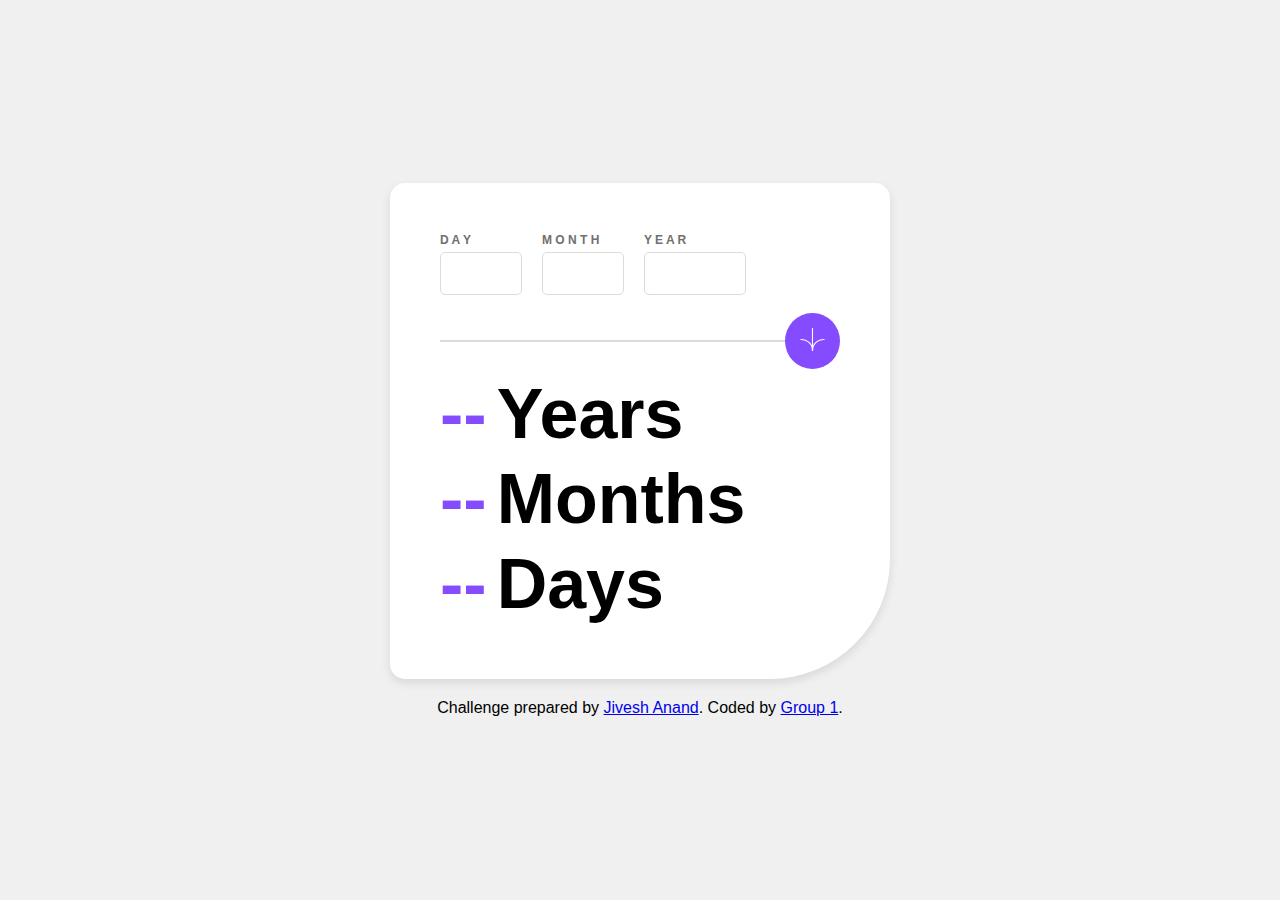
==== index.html @ 8d1e4e68 "fixed mistakes on mobile and pc display" ====
<!DOCTYPE html>
<html lang="en">

<head>
  <meta charset="UTF-8"/>
  <meta name="viewport" content="width=device-width, initial-scale=1.0"/>
  <title>Age Calculator</title>
  <link rel="icon" type="image/png" sizes="32x32" href="./assets/img/favicon-32x32.png"/>
  <link rel="stylesheet" href="./assets/css/style.css"/>
</head>

<body class="appContainer">
  <div class="sectionMain">
    <div>
      <form action="" class="inputData">
        <div id="dayContainer" class="container">
          <label for="dayInput" class="dateLabel">D A Y </label>
          <input type="number" id="dayInput" class="dateInput" min="1" max="31"/>
          <em id="dayError"></em>
        </div>
        <div id="monthContainer" class="container">
          <label for="monthInput" class="dateLabel">M O N T H </label>
          <input type="number" id="monthInput" class="dateInput" min="1" max="12"/>
          <em id="monthError"></em>
        </div>
        <div id="yearContainer" class="container">
          <label for="yearInput" class="dateLabel">Y E A R </label>
          <input type="number" id="yearInput" class="dateInput" min="1900" max="2025"/>
          <em id="yearError"></em>
        </div>
      </form>
    </div>
    <br/>

    <div class="buttonContainer">
      <div class="divider"></div>
      <button id="results" class="buttonResults">
        <img src="./assets/img/icon-arrow.svg" alt="button"/>
      </button>
    </div>

    <div class="ageResults">
      <p><span id="yearResult" class="numberResult">--</span>Years</p>
      <p><span id="monthResult" class="numberResult">--</span>Months</p>
      <p><span id="dayResult" class="numberResult">--</span>Days</p>
    </div>
  </div>

  
  <footer>
    <div class="attribution">
      Challenge prepared by
      <a href="https://www.frontendmentor.io?ref=challenge" target="_blank">Jivesh Anand</a>. Coded by <a href="#">Group 1</a>.
    </div>
  </footer>
  <script src="./assets/js/main.js"></script>
</body>

</html>
---- assets/css/style.css ----
:root {
    --purple: hsl(259, 100%, 65%);
    --light-red: hsl(0, 100%, 67%);
    --white: hsl(0, 0%, 100%);
    --off-white: hsl(0, 0%, 94%);
    --light-grey: hsl(0, 0%, 86%);
    --smokey-grey: hsl(0, 1%, 44%);
    --off-black: hsl(0, 0%, 8%);
    --font-family: 'Poppins', sans-serif;
}

.appContainer {
    background-color: var(--off-white);
    display: flex;
    justify-content: center;
    align-items: center;
    height: 100vh;
    font-family: var(--font-family);
    margin: 0;
    flex-direction: column;
    gap: 20px;
    width: 100%;
}

.sectionMain {
    background-color: var(--white);
    box-shadow: 0px 4px 10px rgba(0, 0, 0, 0.1);
    padding: 30px;
    border-radius: 15px 15px 120px 15px;
    box-sizing: border-box; 
    min-width: 320px;
    max-width: 500px; 
    width: 90%; 
    overflow-x: auto; 
}

.inputData {
    display: flex;
    gap: 20px;
}

.dateInput {
    padding: 10px;
    border: 1px solid var(--light-grey);
    border-radius: 5px;
    font-size: 18px;
    font-weight: bold;
    min-width: 60px;
    max-width: 90px; 
}
.container {
    display: flex;
    flex-direction: column;
    
}

.dateLabel {
    color: var(--smokey-grey);
    font-size: 12px;
    font-weight: bold;
    margin-bottom: 5px;
}


.buttonContainer {
    display: flex;
    align-items: center;
    justify-content: center;
    
}

.divider {
    width: 100%;
    max-width: 450px;
    height: 2px;
    background-color: var(--light-grey);
}

.buttonResults {
    background-color: var(--purple);
    padding: 15px;
    border: none;
    border-radius: 50%;
    cursor: pointer;
}

.buttonResults img {
    width: 25px;
}

.buttonResults:hover {
    background: #5a3ec8;
}

.ageResults {
    font-size: 40px;
    font-weight: 800;
}

.ageResults p {
    margin: 5px 0;
    font-weight: 800;
    font-size: 70px;
}

.numberResult {
    font-size: 70px;
    font-weight: 800;
    color: var(--purple);
    margin-right: 10px;
}
.error .dateInput {
    border-color: red;
}

.error .dateLabel {
    color: red;
}

.error em {
    color: red;
}
.dateInput:hover {
    border-color: var(--purple);
    cursor: pointer;  
}

@media (max-width: 375px) {
    
    .appContainer {
        flex-direction: column;
        align-items: center;
        height: auto;
        padding: 40px; 
    }

    .sectionMain {
        width: 100%; 
        max-width: 330px; 
        padding: 25px; 
    }

    .inputData {
        display: flex;
        gap: 10px;
        justify-content: space-between;
    }

    .dateInput {
        width: 70px;
        padding: 8px;
        font-size: 16px;
    }

    .dateLabel {
        font-size: 10px;
    }

    .divider {
        width: 100%;
        max-width: 250px;
    }

    .buttonContainer {
        position: relative;
        display: flex;
        justify-content: center;
        margin: 20px 0;
    }

    .buttonResults {
        padding: 12px;
        position: absolute;
        bottom: -25px;
    }

    .ageResults {
        font-size: 30px;
        
    }

    .ageResults p {
        font-size: 50px;
    }

    .numberResult {
        font-size: 50px;
    }
    
}
@media (min-width: 768px) {
    .sectionMain {
        padding: 50px; 
    }
}
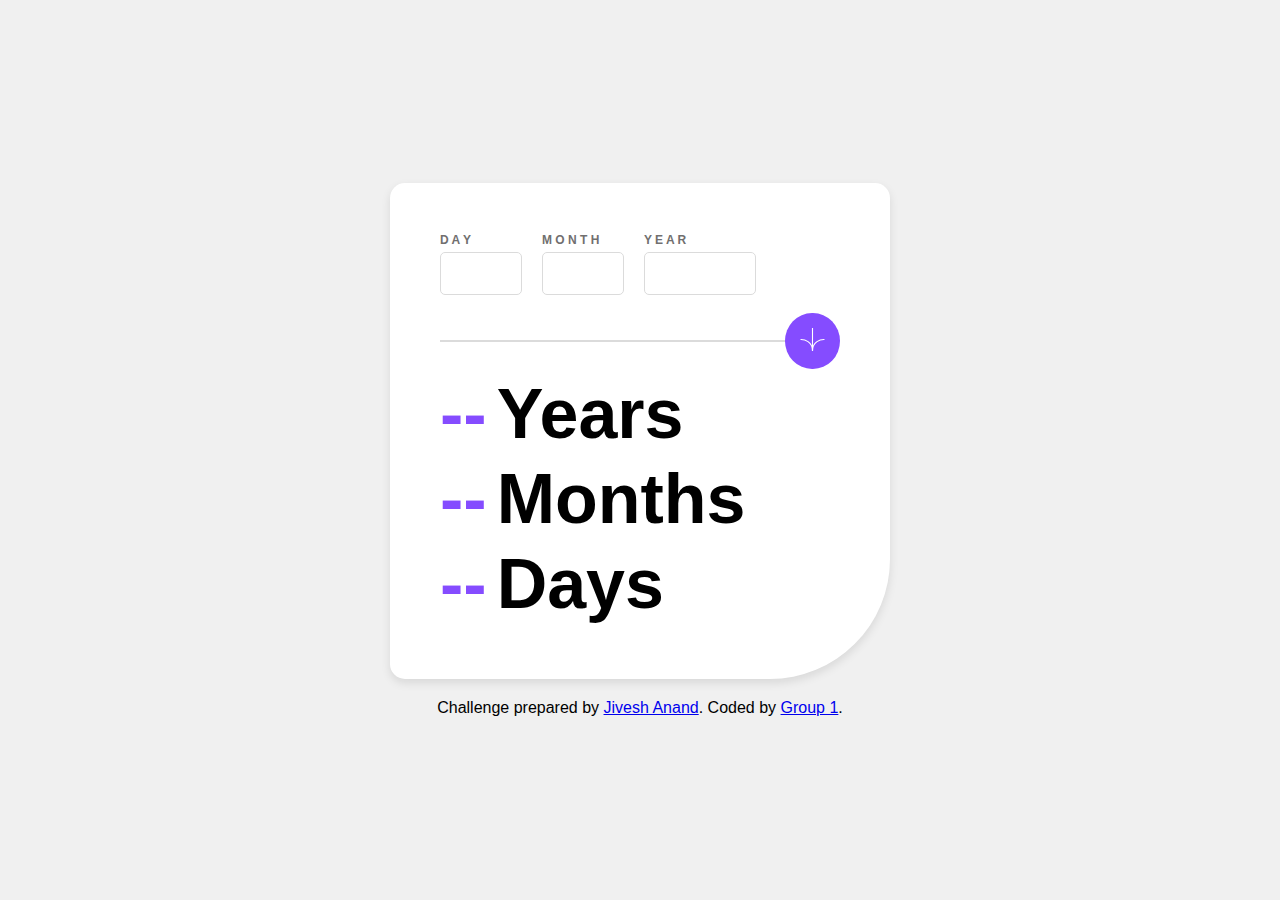
==== commit f5b13876: "yearinput max removed" ====
--- a/index.html
+++ b/index.html
@@ -25,7 +25,7 @@
         </div>
         <div id="yearContainer" class="container">
           <label for="yearInput" class="dateLabel">Y E A R </label>
-          <input type="number" id="yearInput" class="dateInput" min="1900" max="2025"/>
+          <input type="number" id="yearInput" class="dateInput" min="1900"/>
           <em id="yearError"></em>
         </div>
       </form>
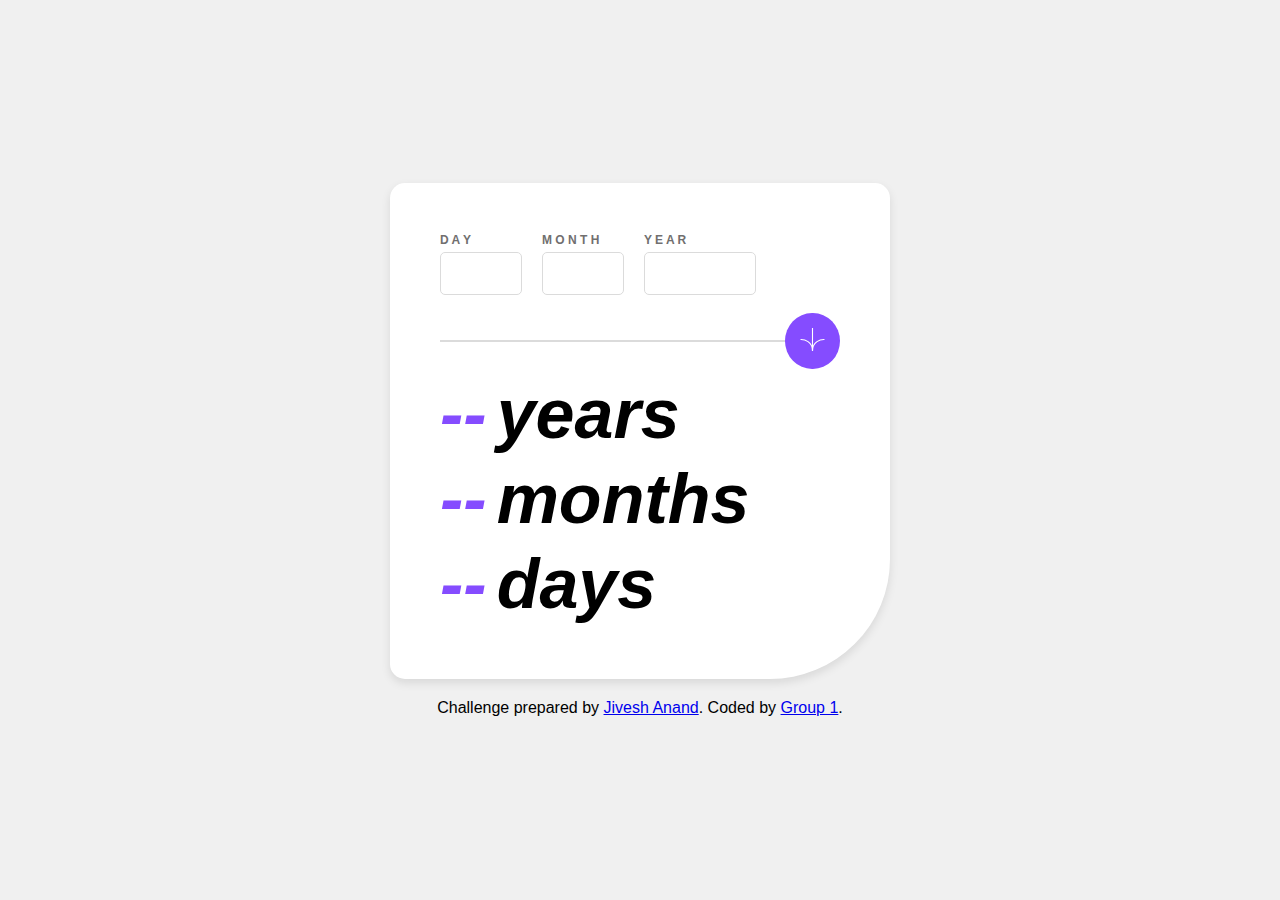
==== commit 92ba2a6b: "small changes" ====
--- a/index.html
+++ b/index.html
@@ -40,9 +40,9 @@
     </div>
 
     <div class="ageResults">
-      <p><span id="yearResult" class="numberResult">--</span>Years</p>
-      <p><span id="monthResult" class="numberResult">--</span>Months</p>
-      <p><span id="dayResult" class="numberResult">--</span>Days</p>
+      <p><span id="yearResult" class="numberResult">--</span>years</p>
+      <p><span id="monthResult" class="numberResult">--</span>months</p>
+      <p><span id="dayResult" class="numberResult">--</span>days</p>
     </div>
   </div>
 
--- a/assets/css/style.css
+++ b/assets/css/style.css
@@ -101,6 +101,8 @@
     margin: 5px 0;
     font-weight: 800;
     font-size: 70px;
+    font-style: italic;
+    font-family: var(--font-family);
 }
 
 .numberResult {
@@ -119,6 +121,8 @@
 
 .error em {
     color: red;
+    font-size: 10px;
+    margin-top: 5px;
 }
 .dateInput:hover {
     border-color: var(--purple);
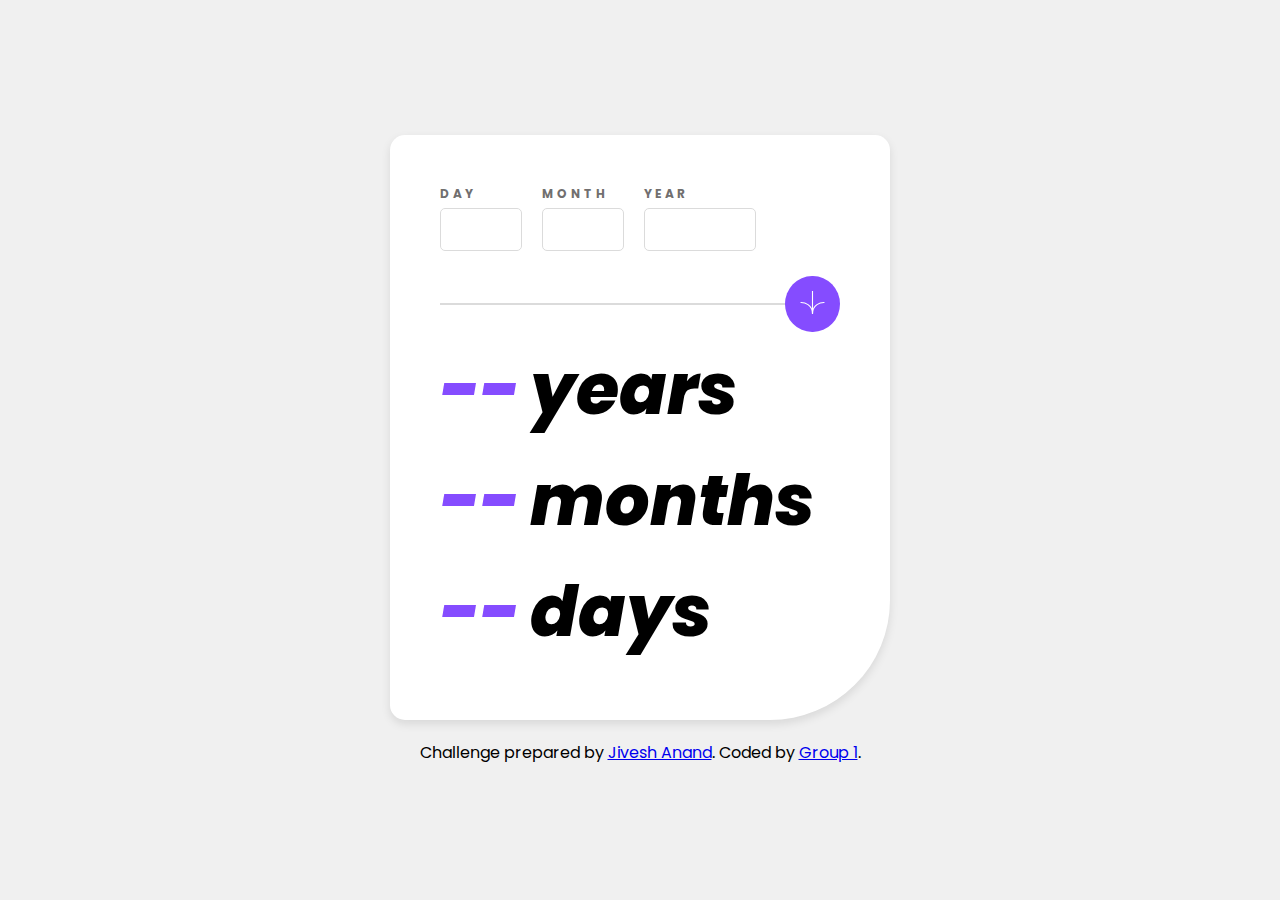
==== commit 024cc73e: "made changes to match design" ====
--- a/index.html
+++ b/index.html
@@ -7,6 +7,14 @@
   <title>Age Calculator</title>
   <link rel="icon" type="image/png" sizes="32x32" href="./assets/img/favicon-32x32.png"/>
   <link rel="stylesheet" href="./assets/css/style.css"/>
+  <link rel="preconnect" href="https://fonts.googleapis.com">
+  <link rel="preconnect" href="https://fonts.gstatic.com" crossorigin>
+  <link
+    href="https://fonts.googleapis.com/css2?family=Gugi&family=Poppins:ital,wght@0,100;0,200;0,300;0,400;0,500;0,600;0,700;0,800;0,900;1,100;1,200;1,300;1,400;1,500;1,600;1,700;1,800;1,900&display=swap"
+    rel="stylesheet">
+  <link
+    href="https://fonts.googleapis.com/css2?family=Gugi&family=Open+Sans:ital,wght@0,300..800;1,300..800&family=Poppins:ital,wght@0,100;0,200;0,300;0,400;0,500;0,600;0,700;0,800;0,900;1,100;1,200;1,300;1,400;1,500;1,600;1,700;1,800;1,900&display=swap"
+    rel="stylesheet">
 </head>
 
 <body class="appContainer">
--- a/assets/css/style.css
+++ b/assets/css/style.css
@@ -89,7 +89,7 @@
 }
 
 .buttonResults:hover {
-    background: #5a3ec8;
+    background: black;
 }
 
 .ageResults {
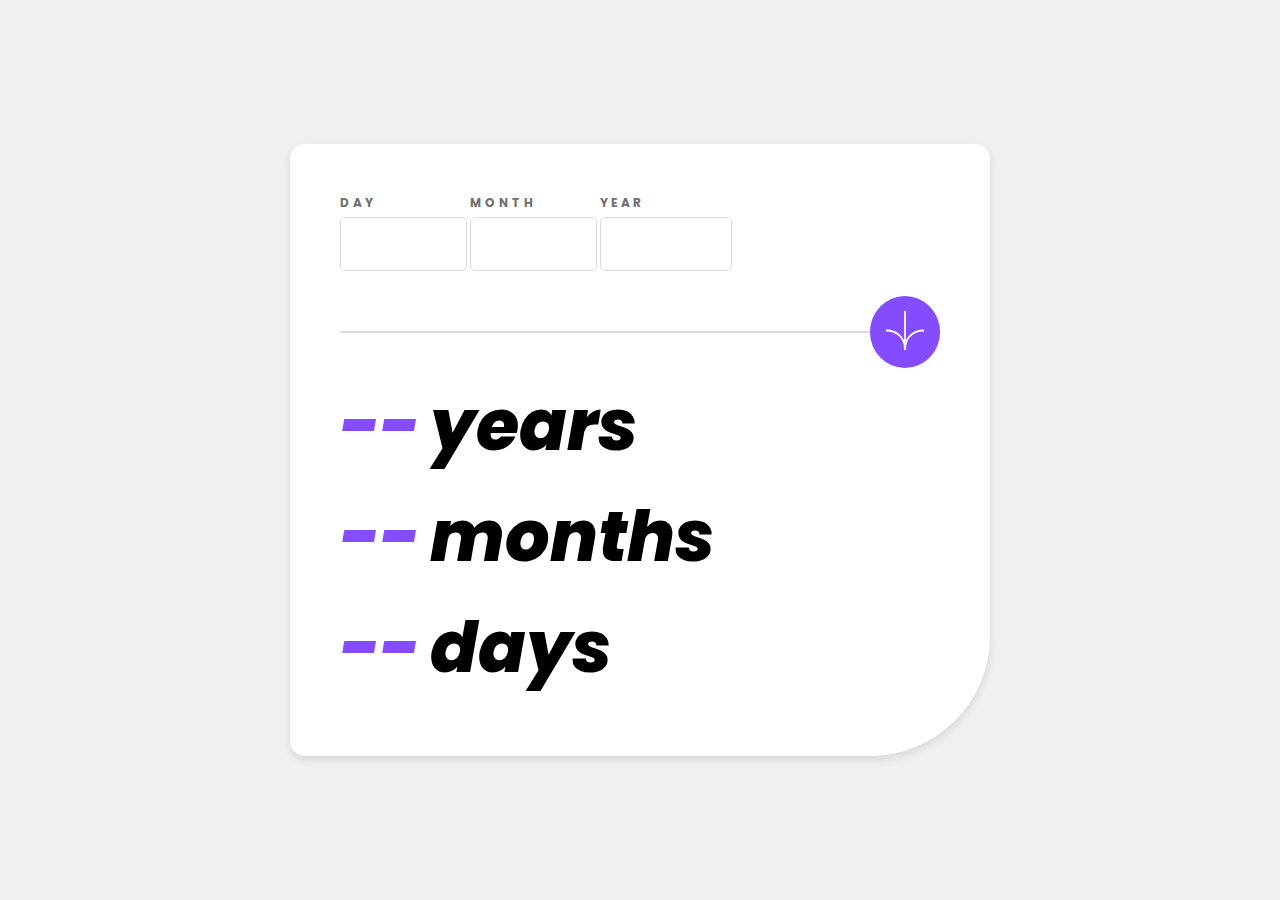
==== commit 1f0a53fb: "fixed css details" ====
--- a/index.html
+++ b/index.html
@@ -54,13 +54,6 @@
     </div>
   </div>
 
-  
-  <footer>
-    <div class="attribution">
-      Challenge prepared by
-      <a href="https://www.frontendmentor.io?ref=challenge" target="_blank">Jivesh Anand</a>. Coded by <a href="#">Group 1</a>.
-    </div>
-  </footer>
   <script src="./assets/js/main.js"></script>
 </body>
 
--- a/assets/css/style.css
+++ b/assets/css/style.css
@@ -29,28 +29,31 @@
     border-radius: 15px 15px 120px 15px;
     box-sizing: border-box; 
     min-width: 320px;
-    max-width: 500px; 
+    max-width: 700px; 
     width: 90%; 
     overflow-x: auto; 
 }
 
 .inputData {
     display: flex;
-    gap: 20px;
+    gap: 25px;
 }
 
 .dateInput {
     padding: 10px;
     border: 1px solid var(--light-grey);
     border-radius: 5px;
-    font-size: 18px;
+    font-size: 28px;
     font-weight: bold;
     min-width: 60px;
-    max-width: 90px; 
+    max-width: 110px; 
+    width: 100%;
+    
 }
 .container {
     display: flex;
     flex-direction: column;
+    
     
 }
 
@@ -71,7 +74,7 @@
 
 .divider {
     width: 100%;
-    max-width: 450px;
+    max-width: 550px;
     height: 2px;
     background-color: var(--light-grey);
 }
@@ -85,7 +88,7 @@
 }
 
 .buttonResults img {
-    width: 25px;
+    width: 40px;
 }
 
 .buttonResults:hover {
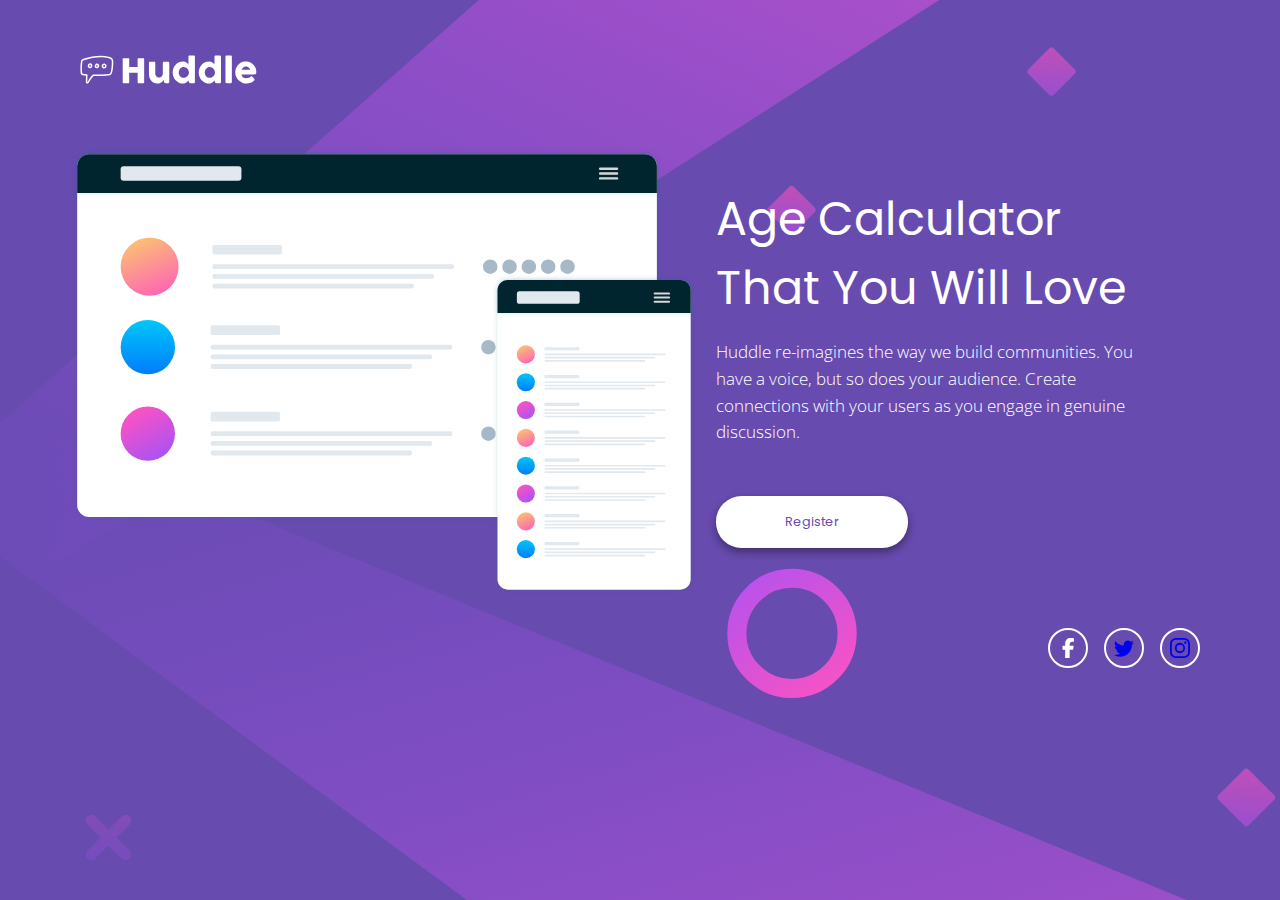
==== commit 027dd8dd: "estableshing a new structure for the app" ====
--- a/index.html
+++ b/index.html
@@ -1,12 +1,10 @@
 <!DOCTYPE html>
-<html lang="en">
+<html lang="en" class="style">
 
 <head>
-  <meta charset="UTF-8"/>
-  <meta name="viewport" content="width=device-width, initial-scale=1.0"/>
-  <title>Age Calculator</title>
-  <link rel="icon" type="image/png" sizes="32x32" href="./assets/img/favicon-32x32.png"/>
-  <link rel="stylesheet" href="./assets/css/style.css"/>
+  <meta charset="UTF-8" />
+  <meta name="viewport" content="width=device-width, initial-scale=1.0" />
+  <link rel="icon" href="./assets/img/favicon-32x32.png">
   <link rel="preconnect" href="https://fonts.googleapis.com">
   <link rel="preconnect" href="https://fonts.gstatic.com" crossorigin>
   <link
@@ -15,46 +13,51 @@
   <link
     href="https://fonts.googleapis.com/css2?family=Gugi&family=Open+Sans:ital,wght@0,300..800;1,300..800&family=Poppins:ital,wght@0,100;0,200;0,300;0,400;0,500;0,600;0,700;0,800;0,900;1,100;1,200;1,300;1,400;1,500;1,600;1,700;1,800;1,900&display=swap"
     rel="stylesheet">
+  <link rel="stylesheet" href="./assets/css/landing.css">
+  <title>Registration</title>
 </head>
 
-<body class="appContainer">
-  <div class="sectionMain">
-    <div>
-      <form action="" class="inputData">
-        <div id="dayContainer" class="container">
-          <label for="dayInput" class="dateLabel">D A Y </label>
-          <input type="number" id="dayInput" class="dateInput" min="1" max="31"/>
-          <em id="dayError"></em>
-        </div>
-        <div id="monthContainer" class="container">
-          <label for="monthInput" class="dateLabel">M O N T H </label>
-          <input type="number" id="monthInput" class="dateInput" min="1" max="12"/>
-          <em id="monthError"></em>
-        </div>
-        <div id="yearContainer" class="container">
-          <label for="yearInput" class="dateLabel">Y E A R </label>
-          <input type="number" id="yearInput" class="dateInput" min="1900"/>
-          <em id="yearError"></em>
-        </div>
-      </form>
-    </div>
-    <br/>
-
-    <div class="buttonContainer">
-      <div class="divider"></div>
-      <button id="results" class="buttonResults">
-        <img src="./assets/img/icon-arrow.svg" alt="button"/>
-      </button>
-    </div>
-
-    <div class="ageResults">
-      <p><span id="yearResult" class="numberResult">--</span>years</p>
-      <p><span id="monthResult" class="numberResult">--</span>months</p>
-      <p><span id="dayResult" class="numberResult">--</span>days</p>
-    </div>
-  </div>
-
-  <script src="./assets/js/main.js"></script>
+<body class="base">
+  <header>
+    <img class="logo" src="./assets/img/logo.svg" alt="logo">
+  </header>
+  <main>
+    <section class="content">
+      <div class="left">
+        <img class="mockup" src="./assets/img/illustration-mockups.svg" alt="mockups">
+      </div>
+      <div class="right">
+        <h1 class="title">Age Calculator That You Will Love</h1>
+        <p class="description">
+          Huddle re-imagines the way we build communities. You have a voice, but so does your audience. Create
+          connections with your users as you engage in genuine discussion.
+        </p>
+        <a href="./app.html" id="register">Register</a>
+      </div>
+    </section>
+  </main>
+  <footer class="align-icon">
+    <a href="https://www.facebook.com/" target="_blank" class="icon-circle">
+        <svg xmlns="http://www.w3.org/2000/svg" height="20" width="12.5" viewBox="0 0 320 512">
+          <path fill="#ffffff"
+            d="M80 299.3V512H196V299.3h86.5l18-97.8H196V166.9c0-51.7 20.3-71.5 72.7-71.5c16.3 0 29.4 .4 37 1.2V7.9C291.4 4 256.4 0 236.2 0C129.3 0 80 50.5 80 159.4v42.1H14v97.8H80z" />
+        </svg>
+    </a>
+    <a href="https://x.com/" target="_blank" class="icon-circle">
+        <svg xmlns="http://www.w3.org/2000/svg" width="20" height="20" fill="currentColor" class="bi bi-twitter"
+          viewBox="0 0 16 16">
+          <path
+            d="M5.026 15c6.038 0 9.341-5.003 9.341-9.334q.002-.211-.006-.422A6.7 6.7 0 0 0 16 3.542a6.7 6.7 0 0 1-1.889.518 3.3 3.3 0 0 0 1.447-1.817 6.5 6.5 0 0 1-2.087.793A3.286 3.286 0 0 0 7.875 6.03a9.32 9.32 0 0 1-6.767-3.429 3.29 3.29 0 0 0 1.018 4.382A3.3 3.3 0 0 1 .64 6.575v.045a3.29 3.29 0 0 0 2.632 3.218 3.2 3.2 0 0 1-.865.115 3 3 0 0 1-.614-.057 3.28 3.28 0 0 0 3.067 2.277A6.6 6.6 0 0 1 .78 13.58a6 6 0 0 1-.78-.045A9.34 9.34 0 0 0 5.026 15" />
+        </svg>
+    </a>
+    <a href="https://www.instagram.com/" target="_blank" class="icon-circle">
+        <svg xmlns="http://www.w3.org/2000/svg" width="20" height="20" fill="currentColor" class="bi bi-instagram"
+          viewBox="0 0 16 16">
+          <path
+            d="M8 0C5.829 0 5.556.01 4.703.048 3.85.088 3.269.222 2.76.42a3.9 3.9 0 0 0-1.417.923A3.9 3.9 0 0 0 .42 2.76C.222 3.268.087 3.85.048 4.7.01 5.555 0 5.827 0 8.001c0 2.172.01 2.444.048 3.297.04.852.174 1.433.372 1.942.205.526.478.972.923 1.417.444.445.89.719 1.416.923.51.198 1.09.333 1.942.372C5.555 15.99 5.827 16 8 16s2.444-.01 3.298-.048c.851-.04 1.434-.174 1.943-.372a3.9 3.9 0 0 0 1.416-.923c.445-.445.718-.891.923-1.417.197-.509.332-1.09.372-1.942C15.99 10.445 16 10.173 16 8s-.01-2.445-.048-3.299c-.04-.851-.175-1.433-.372-1.941a3.9 3.9 0 0 0-.923-1.417A3.9 3.9 0 0 0 13.24.42c-.51-.198-1.092-.333-1.943-.372C10.443.01 10.172 0 7.998 0zm-.717 1.442h.718c2.136 0 2.389.007 3.232.046.78.035 1.204.166 1.486.275.373.145.64.319.92.599s.453.546.598.92c.11.281.24.705.275 1.485.039.843.047 1.096.047 3.231s-.008 2.389-.047 3.232c-.035.78-.166 1.203-.275 1.485a2.5 2.5 0 0 1-.599.919c-.28.28-.546.453-.92.598-.28.11-.704.24-1.485.276-.843.038-1.096.047-3.232.047s-2.39-.009-3.233-.047c-.78-.036-1.203-.166-1.485-.276a2.5 2.5 0 0 1-.92-.598 2.5 2.5 0 0 1-.6-.92c-.109-.281-.24-.705-.275-1.485-.038-.843-.046-1.096-.046-3.233s.008-2.388.046-3.231c.036-.78.166-1.204.276-1.486.145-.373.319-.64.599-.92s.546-.453.92-.598c.282-.11.705-.24 1.485-.276.738-.034 1.024-.044 2.515-.045zm4.988 1.328a.96.96 0 1 0 0 1.92.96.96 0 0 0 0-1.92m-4.27 1.122a4.109 4.109 0 1 0 0 8.217 4.109 4.109 0 0 0 0-8.217m0 1.441a2.667 2.667 0 1 1 0 5.334 2.667 2.667 0 0 1 0-5.334" />
+        </svg>
+    </a>
+  </footer>
 </body>
 
 </html>--- a/assets/css/landing.css
+++ b/assets/css/landing.css
@@ -0,0 +1,212 @@
+:root {
+    --violet: hsl(257, 40%, 49%);
+    --soft-magenta: hsl(300, 69%, 71%);
+}
+
+@media (max-width: 768px) {
+    .base {
+        background-image: url(../img/bg-mobile.svg);
+        background-size: 100%;
+    }
+
+    .logo {
+        width: 35%;
+        margin: 5% 10% 5% 10%;
+    }
+
+    .mockup {
+        width: 80%;
+        margin: 15% 10% 5% 10%;
+    }
+
+    .right {
+        justify-items: center;
+    }
+
+    .title {
+        margin-top: 5%;
+        width: 240px;
+        text-align: center;
+        font-size: 26px;
+        margin-bottom: 15px;
+    }
+
+    .description {
+        width: 80%;
+        text-align: center;
+        font-size: 18px;
+    }
+
+    #register {
+        width: 220px;
+        height: 48px;
+        border-radius: 24px;
+        font-size: 14px;
+    }
+
+    .align-icon {
+        justify-content: center;
+    }
+
+    .icon-circle {
+        margin: 64px 8px 1% 8px;
+    }
+}
+
+@media (min-width: 768px) {
+    .base {
+        background-color: var(--violet);
+        background-image: url(../img/bg-desktop.svg);
+        background-size: cover;
+        background-repeat: no-repeat;
+        background-position: center;
+    }
+
+    .logo {
+        width: 15%;
+        margin: 3% 5% 2.5% 5%;
+    }
+
+    .left {
+        width: 55%;
+    }
+
+    .mockup {
+        width: 90%;
+        margin: 20px 1% 2.5% 9%;
+    }
+
+    .right {
+        width: 40%;
+        margin: 2% 4% 2.5% 1%;
+        justify-items: flex-start;
+
+    }
+
+    .title {
+        width: 90%;
+        align-items: left;
+        font-size: 3.6vw;
+        margin-bottom: 1vw;
+    }
+
+    .description {
+        width: 90%;
+        text-align: left;
+        font-size: 1.3vw;
+    }
+
+    #register {
+        width: 15vw;
+        height: 4vw;
+        border-radius: 2vw;
+        font-size: 1vw;
+    }
+
+    .align-icon {
+        justify-content: right;
+        margin-right: 5vw;
+    }
+
+    .icon-circle {
+        margin: 1% 8px 1% 8px;
+    }
+}
+
+.style {
+    min-height: 100vh;
+    min-width: 320px;
+}
+
+.base {
+    background-color: var(--violet);
+    background-repeat: no-repeat;
+    background-position: top left;
+}
+
+.content {
+    display: flex;
+    flex-direction: row;
+    flex-wrap: wrap;
+    justify-content: center;
+}
+
+.right {
+    display: block;
+    flex-direction: column;
+}
+
+.title {
+    color: white;
+    font-family: "Poppins", sans-serif;
+    font-weight: 400;
+    font-style: normal;
+    line-height: 1.5;
+}
+
+.description {
+    color: white;
+    font-family: "Open Sans", sans-serif;
+    font-optical-sizing: auto;
+    font-weight: 200;
+    font-style: normal;
+    font-variation-settings: "wdth" 100;
+    line-height: 1.6;
+}
+
+#register {
+    display: flex;
+    justify-content: center;
+    align-items: center;
+    border: 2px;
+    margin-top: 10%;
+    text-align: center;
+    font-family: "Poppins", sans-serif;
+    font-optical-sizing: auto;
+    font-weight: 400;
+    font-style: normal;
+    font-variation-settings: "wdth" 100;
+    cursor: pointer;
+    text-decoration: none;
+    background-color: white;
+    color: var(--violet);
+    box-shadow: 0px 4px 8px rgba(0, 0, 0, 0.4);
+}
+
+#register:hover {
+    background-color: var(--soft-magenta);
+    color: white;
+}
+
+.align-icon {
+    display: flex;
+    flex-direction: row;
+}
+
+.icon-circle {
+    width: 36px;
+    height: 36px;
+    border: 2px solid white;
+    border-radius: 50%;
+    display: flex;
+    justify-content: center;
+    align-items: center;
+    background-color: transparent;
+    line-height: 0;
+}
+
+.icon-circle:visited {
+    color: white;
+}
+
+.icon-circle:hover {
+    border: 2px solid var(--soft-magenta);
+}
+
+.icon-circle:hover svg {
+    fill: var(--soft-magenta);
+}
+
+.icon-circle:hover path {
+    fill: var(--soft-magenta);
+}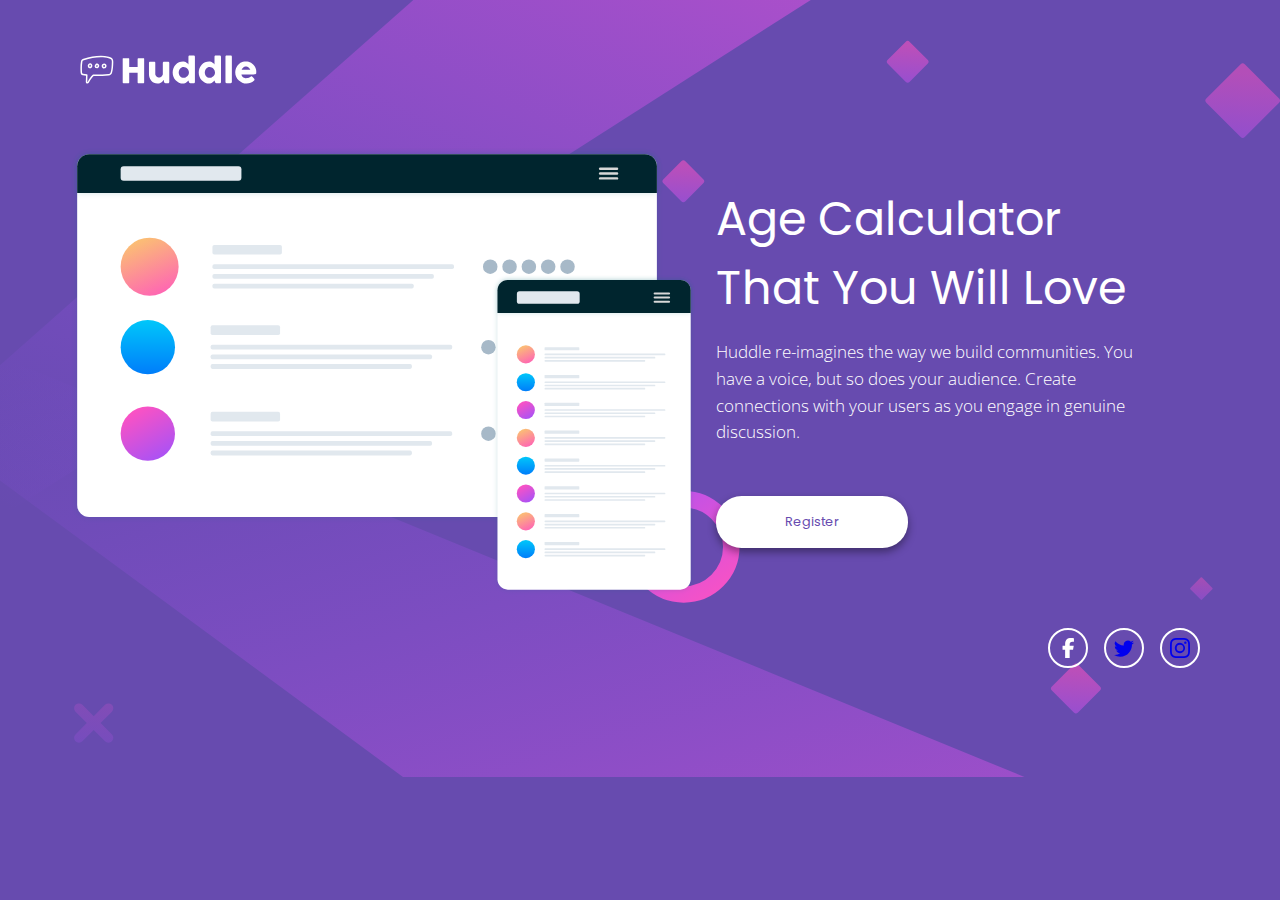
==== commit ad81aa65: "deleting mistake class in html tag" ====
--- a/index.html
+++ b/index.html
@@ -1,5 +1,5 @@
 <!DOCTYPE html>
-<html lang="en" class="style">
+<html lang="en">
 
 <head>
   <meta charset="UTF-8" />
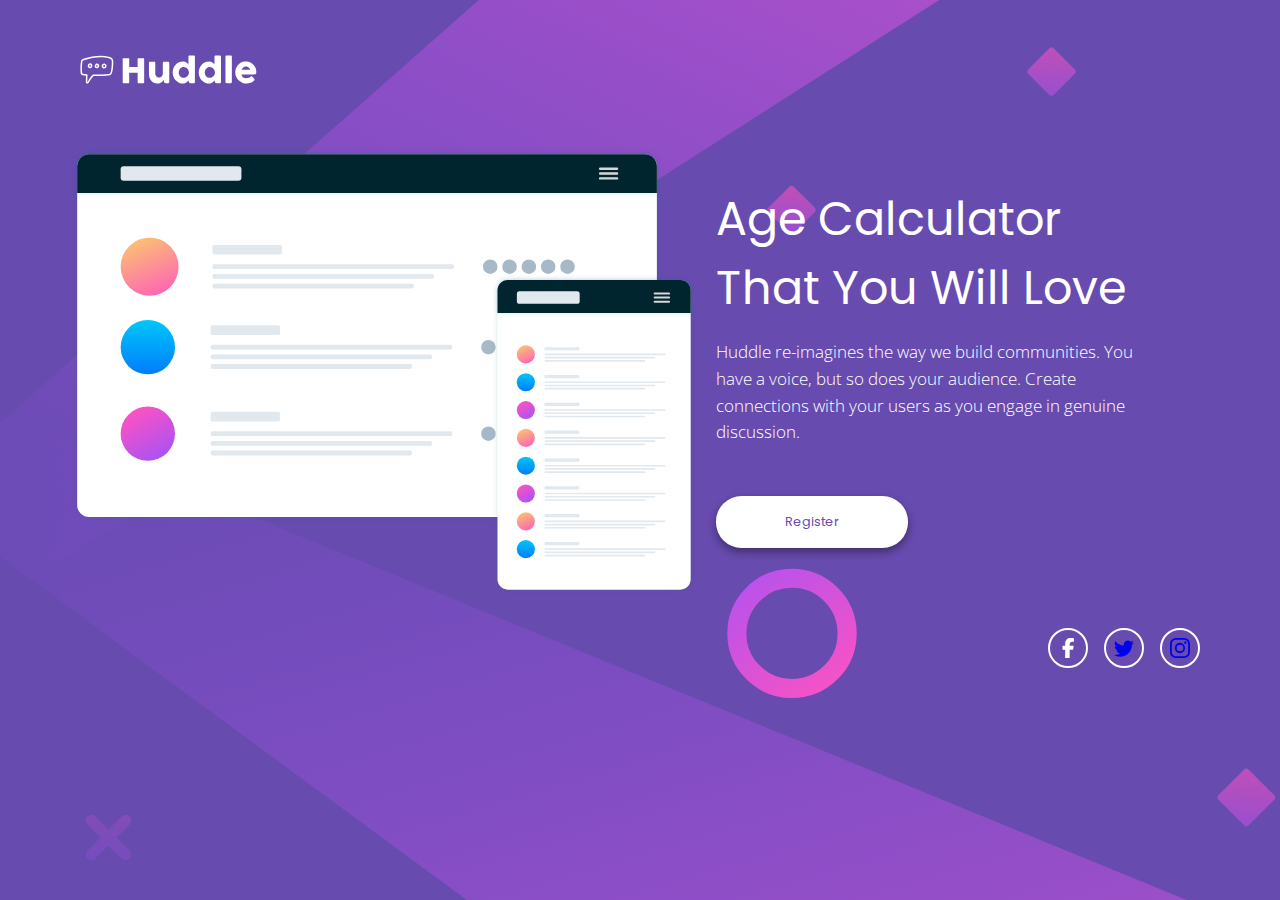
==== commit 44165785: "fix: change the way of applying style for body and html from using class to directly" ====
--- a/index.html
+++ b/index.html
@@ -17,7 +17,7 @@
   <title>Registration</title>
 </head>
 
-<body class="base">
+<body>
   <header>
     <img class="logo" src="./assets/img/logo.svg" alt="logo">
   </header>
--- a/assets/css/landing.css
+++ b/assets/css/landing.css
@@ -4,7 +4,7 @@
 }
 
 @media (max-width: 768px) {
-    .base {
+    body {
         background-image: url(../img/bg-mobile.svg);
         background-size: 100%;
     }
@@ -54,11 +54,9 @@
 }
 
 @media (min-width: 768px) {
-    .base {
-        background-color: var(--violet);
+    body {
         background-image: url(../img/bg-desktop.svg);
         background-size: cover;
-        background-repeat: no-repeat;
         background-position: center;
     }
 
@@ -113,12 +111,12 @@
     }
 }
 
-.style {
+html {
     min-height: 100vh;
     min-width: 320px;
 }
 
-.base {
+body {
     background-color: var(--violet);
     background-repeat: no-repeat;
     background-position: top left;
